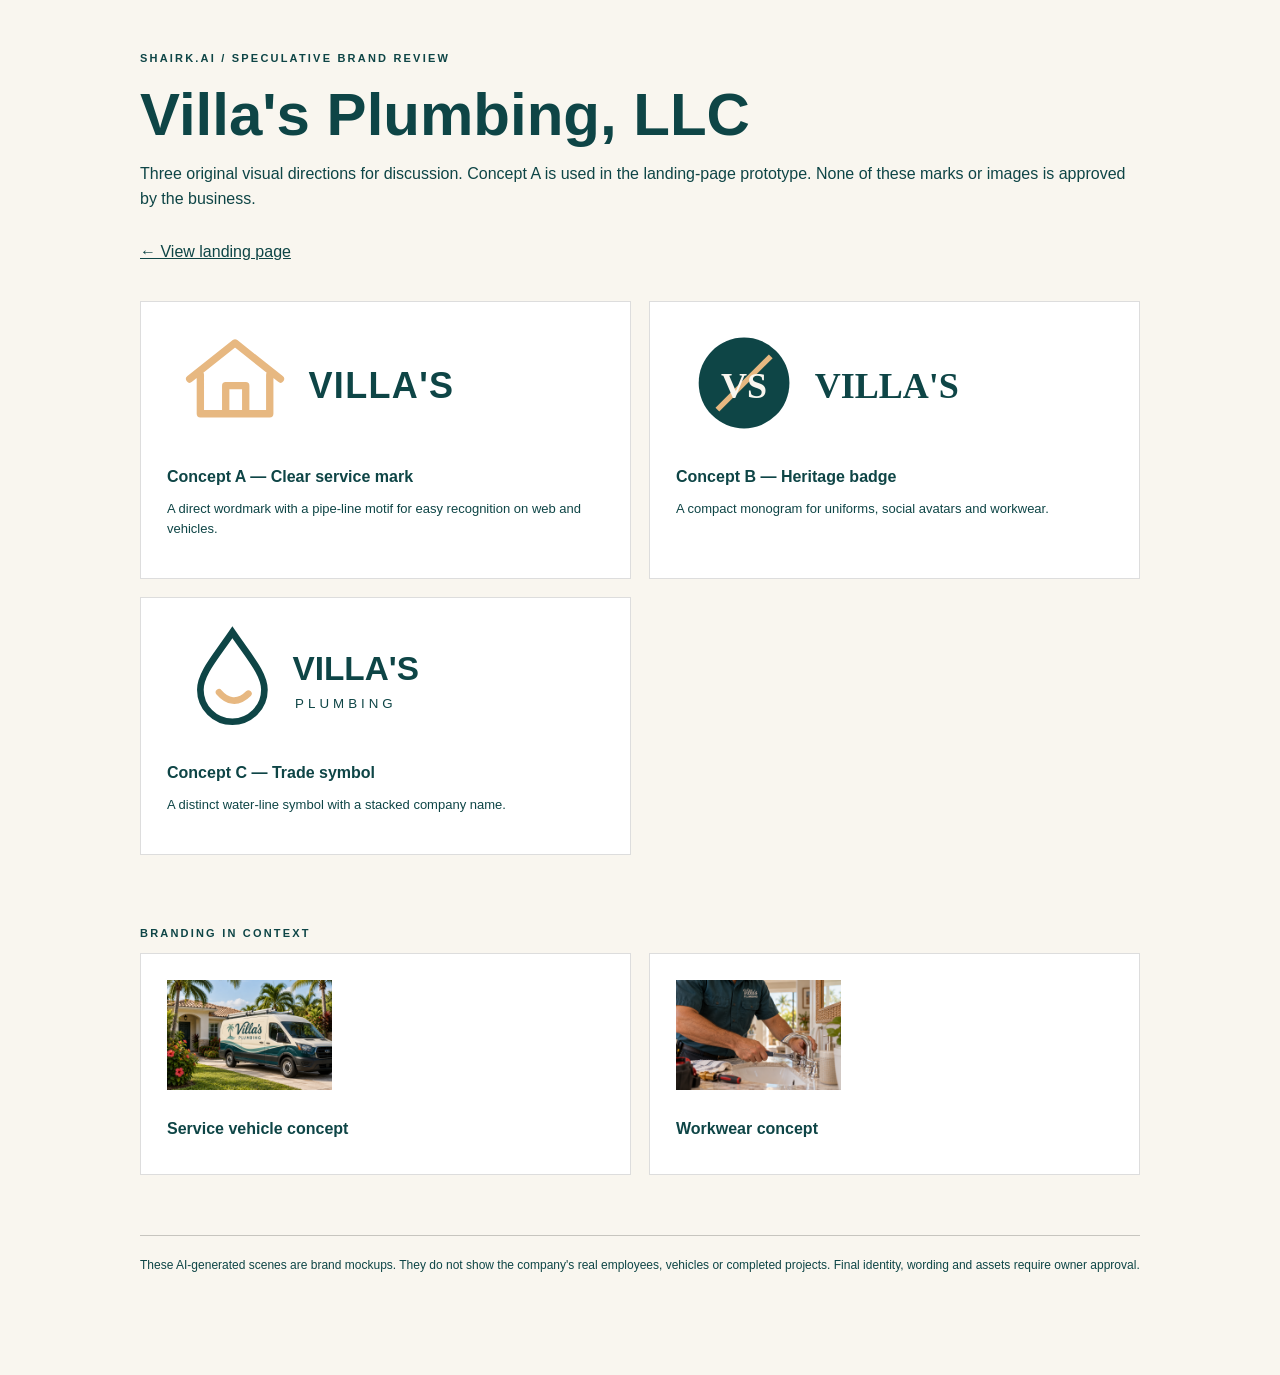
==== logo-review.html @ 907f83bf "Polish brand directions and add logo review" ====
<!doctype html><html lang="en"><head><meta charset="utf-8"><meta name="viewport" content="width=device-width,initial-scale=1"><title>Villa&#x27;s Plumbing, LLC | Brand concept review</title><style>body{margin:0;background:#f9f6ef;color:#0e4546;font-family:Arial,sans-serif}main{width:min(1000px,calc(100% - 36px));margin:50px auto 100px}.eyebrow{font-size:11px;letter-spacing:.2em;font-weight:bold}h1{font-size:clamp(34px,5vw,60px);line-height:1.05;margin:16px 0}p{line-height:1.55}a{color:inherit}.back{display:inline-block;margin:15px 0 40px}.grid{display:grid;grid-template-columns:1fr 1fr;gap:18px}.card{background:white;padding:26px;border:1px solid #0002}.card img{width:100%;height:110px;object-fit:contain;object-position:left}.card h2{font-size:16px;margin:26px 0 10px}.card p{font-size:13px}.concept-photo{width:100%;height:300px;object-fit:cover}.photos{margin-top:70px}.note{font-size:12px;border-top:1px solid #0003;padding-top:20px;margin-top:60px}@media(max-width:700px){.grid{grid-template-columns:1fr}}</style></head><body><main><p class="eyebrow">SHAIRK.AI / SPECULATIVE BRAND REVIEW</p><h1>Villa&#x27;s Plumbing, LLC</h1><p>Three original visual directions for discussion. Concept A is used in the landing-page prototype. None of these marks or images is approved by the business.</p><a class="back" href="/">← View landing page</a><div class="grid"><article class="card"><img src="assets/logo-concept-a.svg" alt="Clean professional wordmark"><h2>Concept A — Clear service mark</h2><p>A direct wordmark with a pipe-line motif for easy recognition on web and vehicles.</p></article><article class="card"><img src="assets/logo-concept-b.svg" alt="Monogram badge"><h2>Concept B — Heritage badge</h2><p>A compact monogram for uniforms, social avatars and workwear.</p></article><article class="card"><img src="assets/logo-concept-c.svg" alt="Water drop trade icon"><h2>Concept C — Trade symbol</h2><p>A distinct water-line symbol with a stacked company name.</p></article></div><div class="photos"><p class="eyebrow">BRANDING IN CONTEXT</p><div class="grid"><article class="card"><img class="concept-photo" src="assets/brand-vehicle.png" alt="Speculative branded service vehicle concept"><h2>Service vehicle concept</h2></article><article class="card"><img class="concept-photo" src="assets/brand-workwear.png" alt="Speculative branded workwear concept"><h2>Workwear concept</h2></article></div></div><p class="note">These AI-generated scenes are brand mockups. They do not show the company's real employees, vehicles or completed projects. Final identity, wording and assets require owner approval.</p></main></body></html>
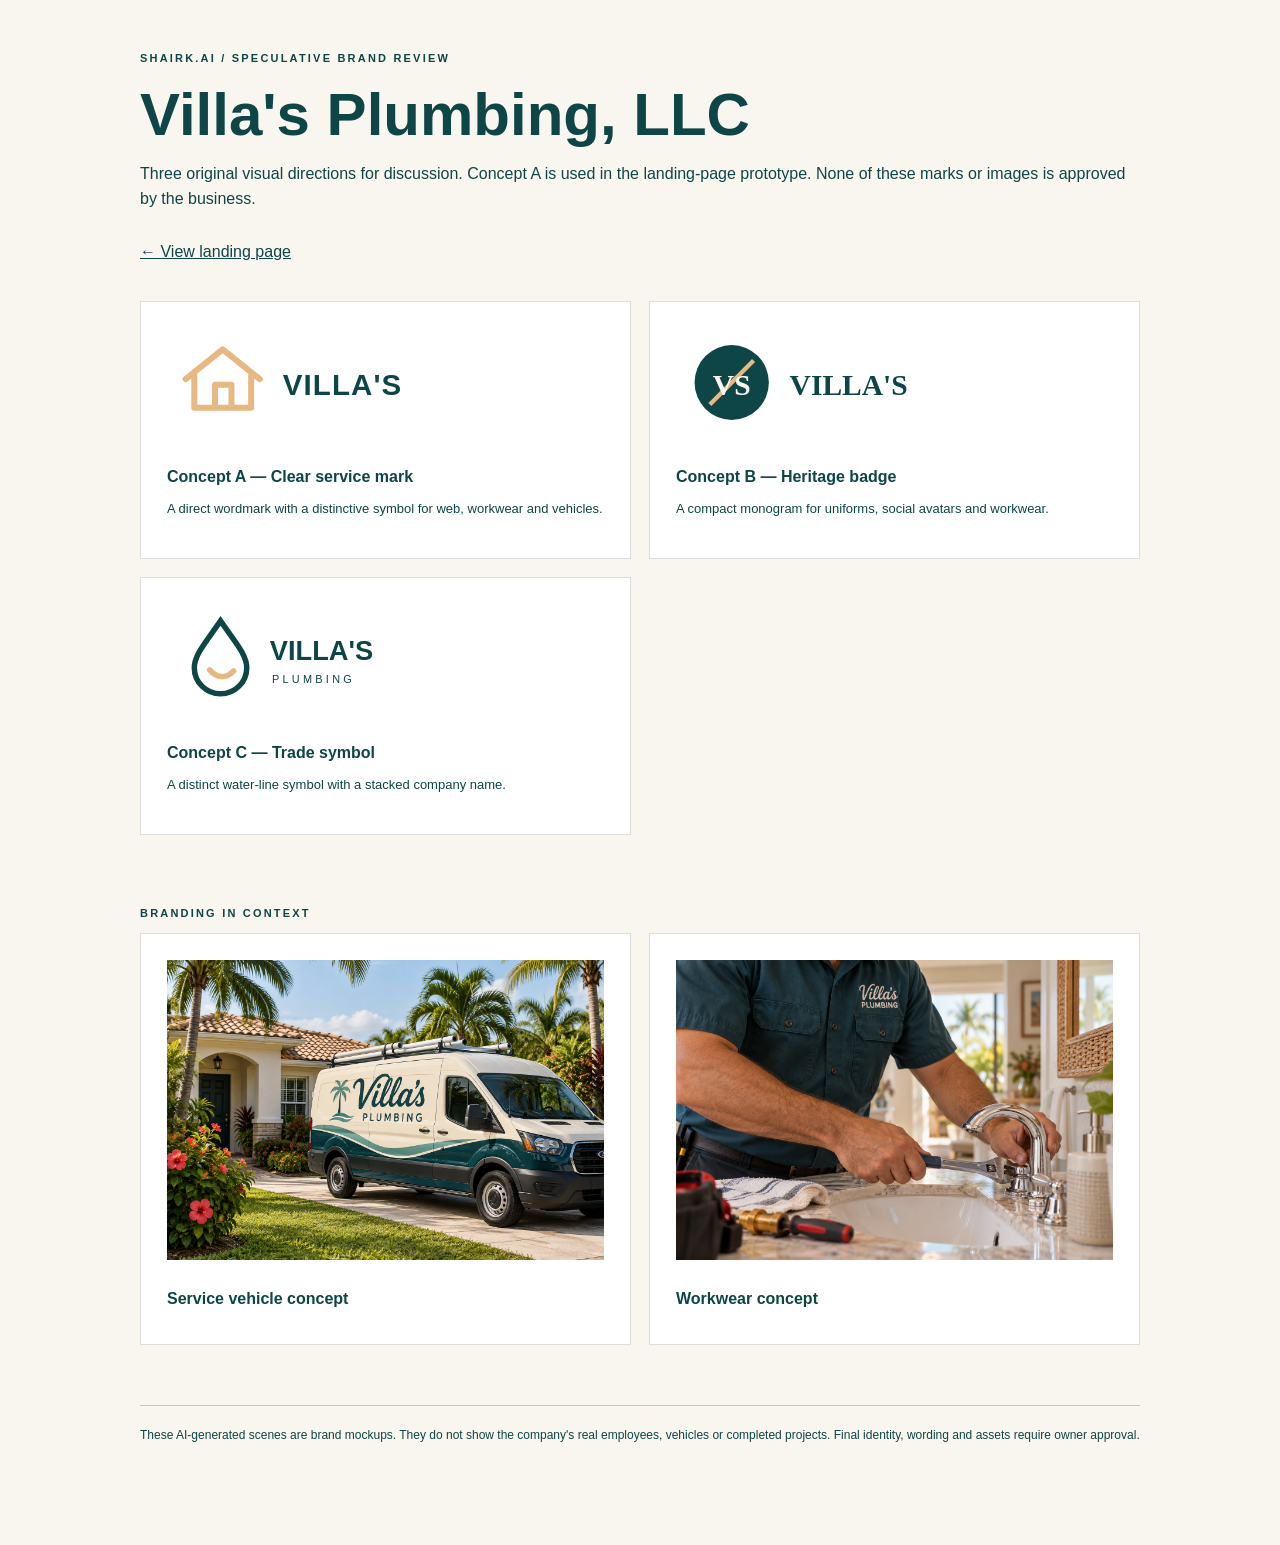
==== commit a6567201: "Polish brand directions and add logo review" ====
--- a/logo-review.html
+++ b/logo-review.html
@@ -1 +1 @@
-<!doctype html><html lang="en"><head><meta charset="utf-8"><meta name="viewport" content="width=device-width,initial-scale=1"><title>Villa&#x27;s Plumbing, LLC | Brand concept review</title><style>body{margin:0;background:#f9f6ef;color:#0e4546;font-family:Arial,sans-serif}main{width:min(1000px,calc(100% - 36px));margin:50px auto 100px}.eyebrow{font-size:11px;letter-spacing:.2em;font-weight:bold}h1{font-size:clamp(34px,5vw,60px);line-height:1.05;margin:16px 0}p{line-height:1.55}a{color:inherit}.back{display:inline-block;margin:15px 0 40px}.grid{display:grid;grid-template-columns:1fr 1fr;gap:18px}.card{background:white;padding:26px;border:1px solid #0002}.card img{width:100%;height:110px;object-fit:contain;object-position:left}.card h2{font-size:16px;margin:26px 0 10px}.card p{font-size:13px}.concept-photo{width:100%;height:300px;object-fit:cover}.photos{margin-top:70px}.note{font-size:12px;border-top:1px solid #0003;padding-top:20px;margin-top:60px}@media(max-width:700px){.grid{grid-template-columns:1fr}}</style></head><body><main><p class="eyebrow">SHAIRK.AI / SPECULATIVE BRAND REVIEW</p><h1>Villa&#x27;s Plumbing, LLC</h1><p>Three original visual directions for discussion. Concept A is used in the landing-page prototype. None of these marks or images is approved by the business.</p><a class="back" href="/">← View landing page</a><div class="grid"><article class="card"><img src="assets/logo-concept-a.svg" alt="Clean professional wordmark"><h2>Concept A — Clear service mark</h2><p>A direct wordmark with a pipe-line motif for easy recognition on web and vehicles.</p></article><article class="card"><img src="assets/logo-concept-b.svg" alt="Monogram badge"><h2>Concept B — Heritage badge</h2><p>A compact monogram for uniforms, social avatars and workwear.</p></article><article class="card"><img src="assets/logo-concept-c.svg" alt="Water drop trade icon"><h2>Concept C — Trade symbol</h2><p>A distinct water-line symbol with a stacked company name.</p></article></div><div class="photos"><p class="eyebrow">BRANDING IN CONTEXT</p><div class="grid"><article class="card"><img class="concept-photo" src="assets/brand-vehicle.png" alt="Speculative branded service vehicle concept"><h2>Service vehicle concept</h2></article><article class="card"><img class="concept-photo" src="assets/brand-workwear.png" alt="Speculative branded workwear concept"><h2>Workwear concept</h2></article></div></div><p class="note">These AI-generated scenes are brand mockups. They do not show the company's real employees, vehicles or completed projects. Final identity, wording and assets require owner approval.</p></main></body></html>+<!doctype html><html lang="en"><head><meta charset="utf-8"><meta name="viewport" content="width=device-width,initial-scale=1"><title>Villa&#x27;s Plumbing, LLC | Brand concept review</title><style>body{margin:0;background:#f9f6ef;color:#0e4546;font-family:Arial,sans-serif}main{width:min(1000px,calc(100% - 36px));margin:50px auto 100px}.eyebrow{font-size:11px;letter-spacing:.2em;font-weight:bold}h1{font-size:clamp(34px,5vw,60px);line-height:1.05;margin:16px 0}p{line-height:1.55}a{color:inherit}.back{display:inline-block;margin:15px 0 40px}.grid{display:grid;grid-template-columns:1fr 1fr;gap:18px}.card{background:white;padding:26px;border:1px solid #0002}.card img{width:100%;height:110px;object-fit:contain;object-position:left}.card h2{font-size:16px;margin:26px 0 10px}.card p{font-size:13px}.card img.concept-photo{width:100%;height:300px;object-fit:cover}.photos{margin-top:70px}.note{font-size:12px;border-top:1px solid #0003;padding-top:20px;margin-top:60px}@media(max-width:700px){.grid{grid-template-columns:1fr}}</style></head><body><main><p class="eyebrow">SHAIRK.AI / SPECULATIVE BRAND REVIEW</p><h1>Villa&#x27;s Plumbing, LLC</h1><p>Three original visual directions for discussion. Concept A is used in the landing-page prototype. None of these marks or images is approved by the business.</p><a class="back" href="/">← View landing page</a><div class="grid"><article class="card"><img src="assets/logo-concept-a.svg" alt="Clean professional wordmark"><h2>Concept A — Clear service mark</h2><p>A direct wordmark with a distinctive symbol for web, workwear and vehicles.</p></article><article class="card"><img src="assets/logo-concept-b.svg" alt="Monogram badge"><h2>Concept B — Heritage badge</h2><p>A compact monogram for uniforms, social avatars and workwear.</p></article><article class="card"><img src="assets/logo-concept-c.svg" alt="Water drop trade icon"><h2>Concept C — Trade symbol</h2><p>A distinct water-line symbol with a stacked company name.</p></article></div><div class="photos"><p class="eyebrow">BRANDING IN CONTEXT</p><div class="grid"><article class="card"><img class="concept-photo" src="assets/brand-vehicle.png" alt="Speculative branded service vehicle concept"><h2>Service vehicle concept</h2></article><article class="card"><img class="concept-photo" src="assets/brand-workwear.png" alt="Speculative branded workwear concept"><h2>Workwear concept</h2></article></div></div><p class="note">These AI-generated scenes are brand mockups. They do not show the company's real employees, vehicles or completed projects. Final identity, wording and assets require owner approval.</p></main></body></html>
